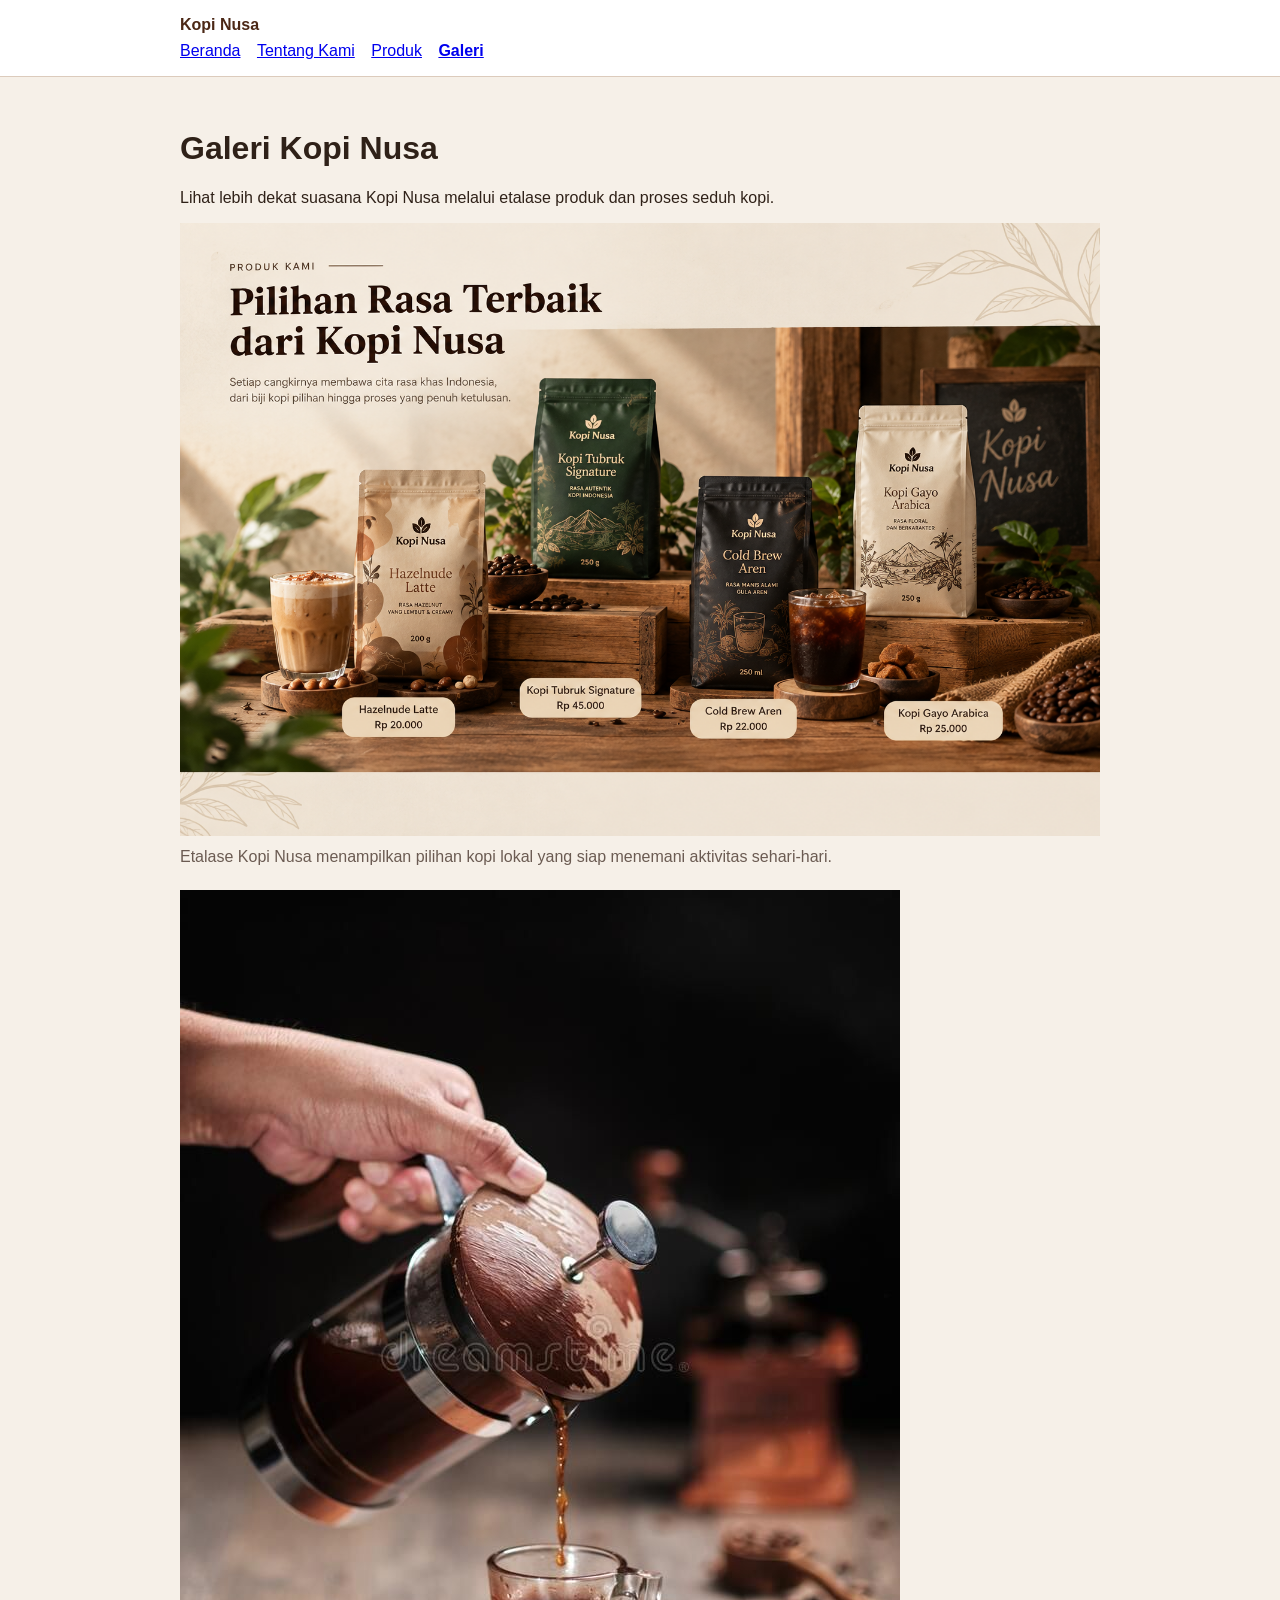
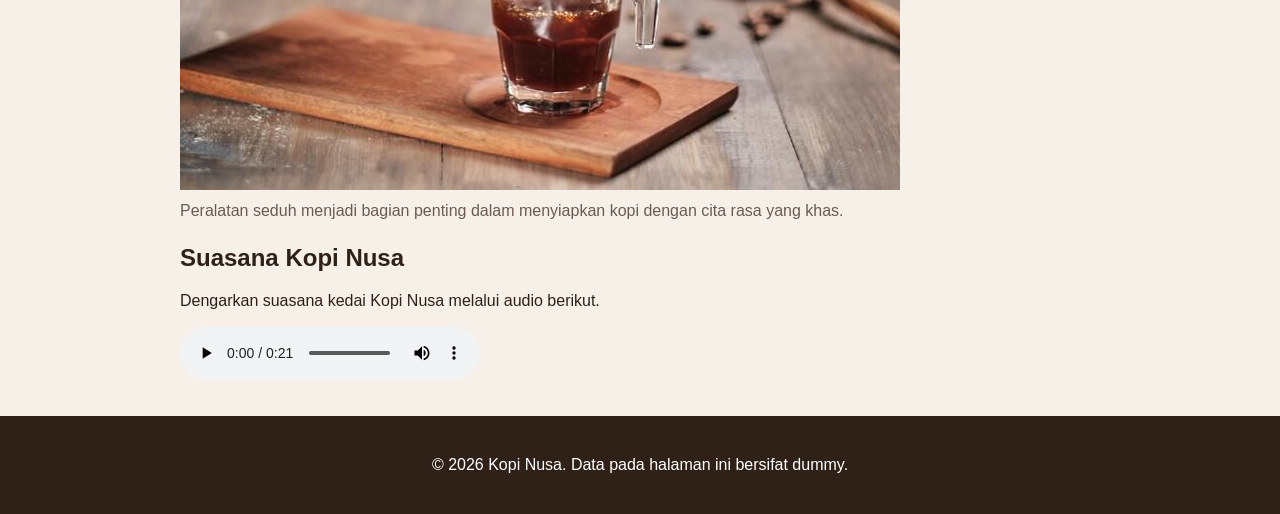
==== galeri.html @ 4fabf966 "feat: tambah galeri dan produk" ====
<!doctype html>
<html lang="id">
  <head>
    <meta charset="utf-8" />
    <meta name="viewport" content="width=device-width, initial-scale=1" />
    <title>Galeri Kopi Nusa - Website UMKM</title>
    <link rel="stylesheet" href="css/style.css" />
  </head>
  <body>
    <a class="skip-link" href="#konten">Lewati ke konten utama</a>
    <header class="site-header">
  <nav class="nav" aria-label="Navigasi utama">
    <a class="brand" href="index.html">Kopi Nusa</a>

    <ul>
      <li><a href="index.html">Beranda</a></li>
      <li><a href="tentang.html">Tentang Kami</a></li>
      <li><a href="produk.html">Produk</a></li>
      <li><a aria-current="page" href="galeri.html">Galeri</a></li>
    </ul>
  </nav>
</header>
    <main id="konten" class="page">
      <h1>Galeri Kopi Nusa</h1>
<section aria-labelledby="media-title">
  <p>Lihat lebih dekat suasana Kopi Nusa melalui etalase produk dan proses seduh kopi.</p>

  <div class="gallery-list">

    <figure class="media-card">
      <img
        src="assets/images/galeri.png"
        alt="Kopi Tubruk Signature"
      />
      <figcaption>
        Etalase Kopi Nusa menampilkan pilihan kopi lokal yang siap menemani aktivitas sehari-hari.
      </figcaption>
    </figure>
    <figure class="media-card">
  <img
    src="assets/images/proses-seduh.svg.jpg"
    alt="Peralatan seduh kopi yang digunakan untuk menyiapkan kopi"
    />
  <figcaption>
    Peralatan seduh menjadi bagian penting dalam menyiapkan kopi dengan cita rasa yang khas.
  </figcaption>
</figure>

  </div>
</section>

<section aria-labelledby="audio-title">
  <h2 id="audio-title">Suasana Kopi Nusa</h2>

  <p id="audio-note">
    Dengarkan suasana kedai Kopi Nusa melalui audio berikut.
  </p>

  <audio controls aria-describedby="audio-note">
    <source src="assets/images/audio suasana.mp3" type="audio/mpeg" />
    Browser Anda tidak mendukung pemutar audio.
  </audio>
</section>

</main>

<footer class="site-footer">
  <p>&copy; 2026 Kopi Nusa. Data pada halaman ini bersifat dummy.</p>
</footer>

</body>
</html>
---- css/style.css ----
body {
  margin: 0;
  color: #2f2118;
  background: #f6f0e8;
  font-family: Arial, sans-serif;
}

.page {
  max-width: 920px;
  min-height: calc(100vh - 180px);
  margin: 0 auto;
  padding: 32px 20px;
}

.hero {
  padding: 36px;
  color: white;
  background: #6f3b1f;
  border-radius: 24px;
}

.eyebrow {
  margin: 0 0 8px;
  letter-spacing: 0.14em;
  text-transform: uppercase;
}

.products {
  padding-left: 1.2rem;
}

button {
  padding: 12px 18px;
  color: #2f2118;
  font-weight: 700;
  cursor: pointer;
  background: #ffd166;
  border: 0;
  border-radius: 999px;
}

.skip-link { position: absolute; left: -9999px; padding: 8px 12px; color: white; background: #2f2118; }
.skip-link:focus { top: 8px; left: 8px; }
.site-header { padding: 16px 20px; background: white; border-bottom: 1px solid #dccbbc; }
.nav { max-width: 920px; margin: 0 auto; }
.brand { display: inline-block; margin-bottom: 8px; color: #4b2715; font-weight: 800; text-decoration: none; }
.nav ul { padding: 0; margin: 0; list-style: none; }
.nav li { display: inline-block; margin-right: 12px; }
.nav a[aria-current="page"] { font-weight: 800; }
a:focus-visible,
button:focus-visible { outline: 3px solid #2563eb; outline-offset: 3px; }
.site-footer { padding: 24px 20px; color: white; text-align: center; background: #2f2118; }

.product-list {
  margin-top: 20px;
}

.product-card {
  display: inline-block;
  width: 29%;
  margin-right: 2%;
  margin-bottom: 24px;
  padding: 16px;
  vertical-align: top;
  background: white;
  border-radius: 16px;
}

.product-card img {
  width: 100%;
  height: 180px;
  object-fit: cover;
  border-radius: 12px;
}

.product-card h3 {
  margin-bottom: 8px;
}

.price {
  font-weight: 700;
}

img { max-width: 100%; height: auto; }
figure { margin: 0 0 24px; }
figcaption { margin-top: 8px; color: #6b5b52; }
table { width: 100%; border-collapse: collapse; }
caption { margin-bottom: 8px; font-weight: 700; text-align: left; }
th,
td { padding: 10px; text-align: left; border: 1px solid #dccbbc; }
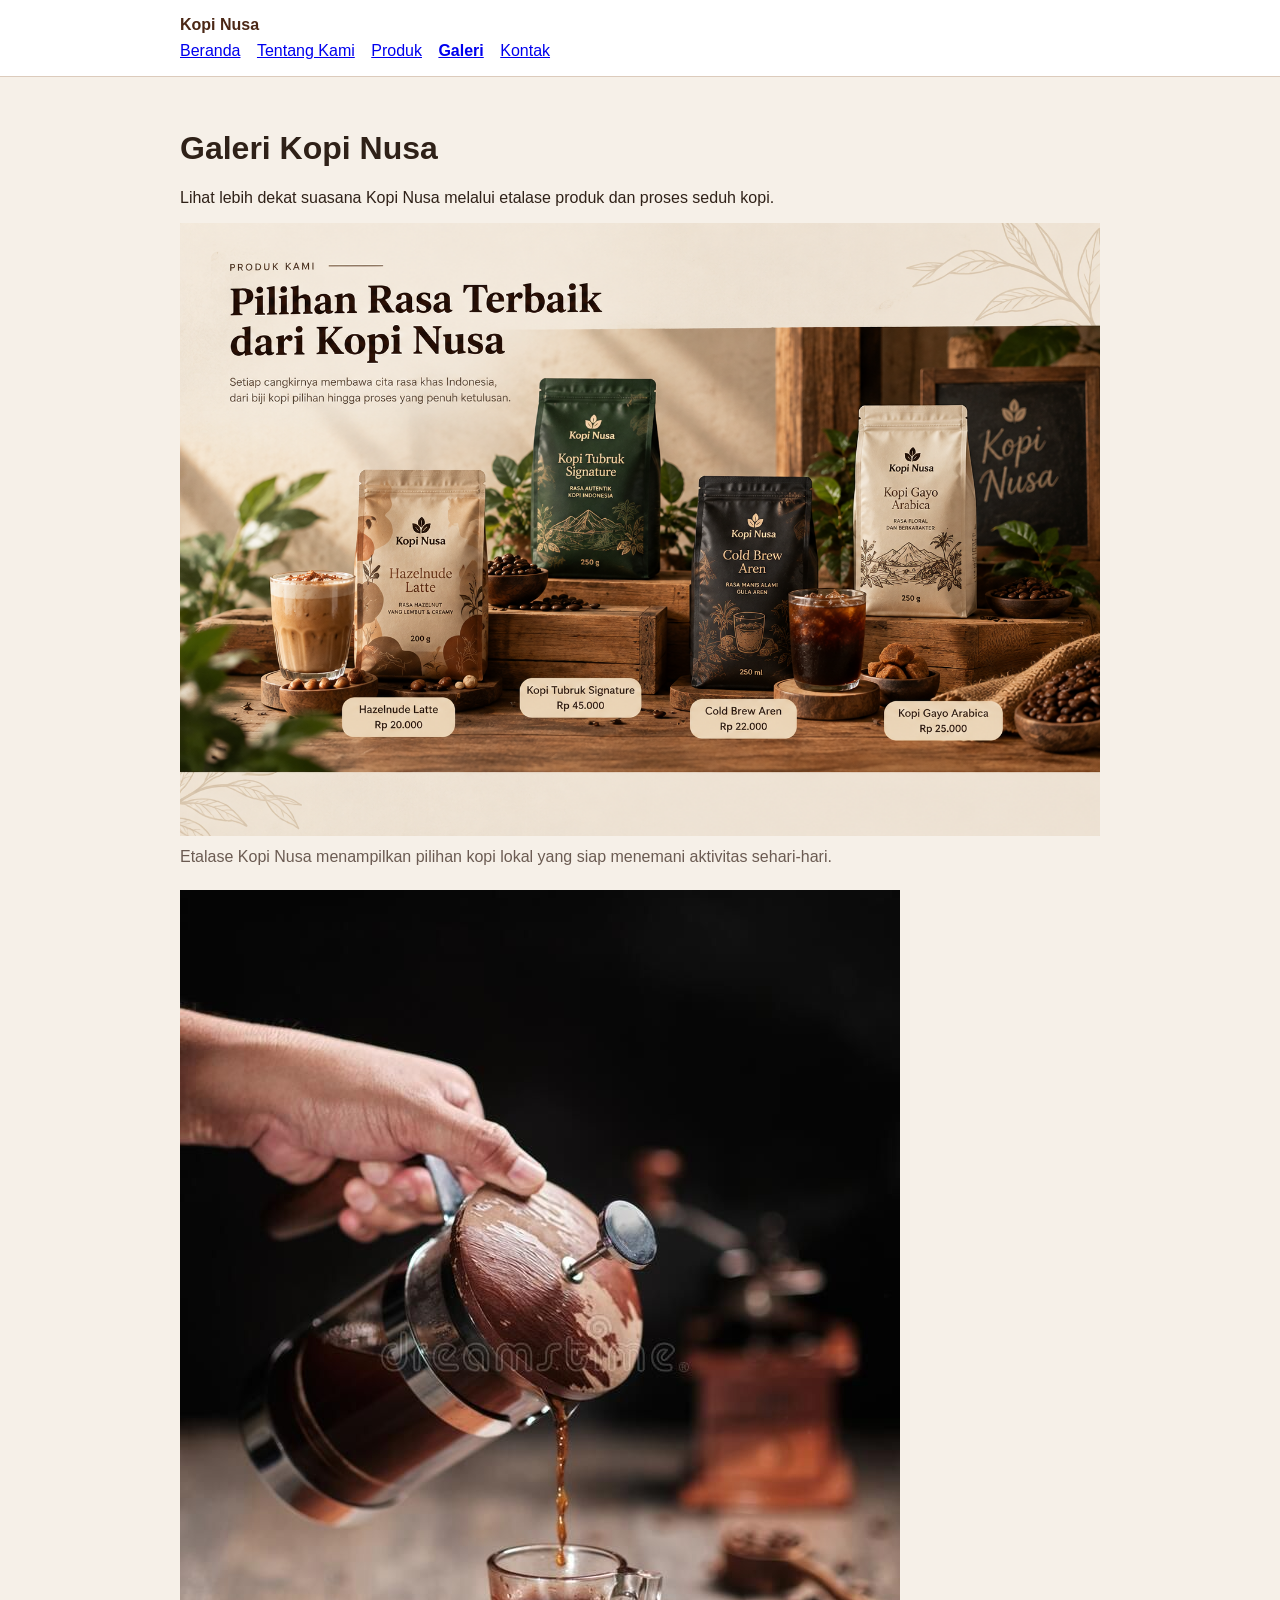
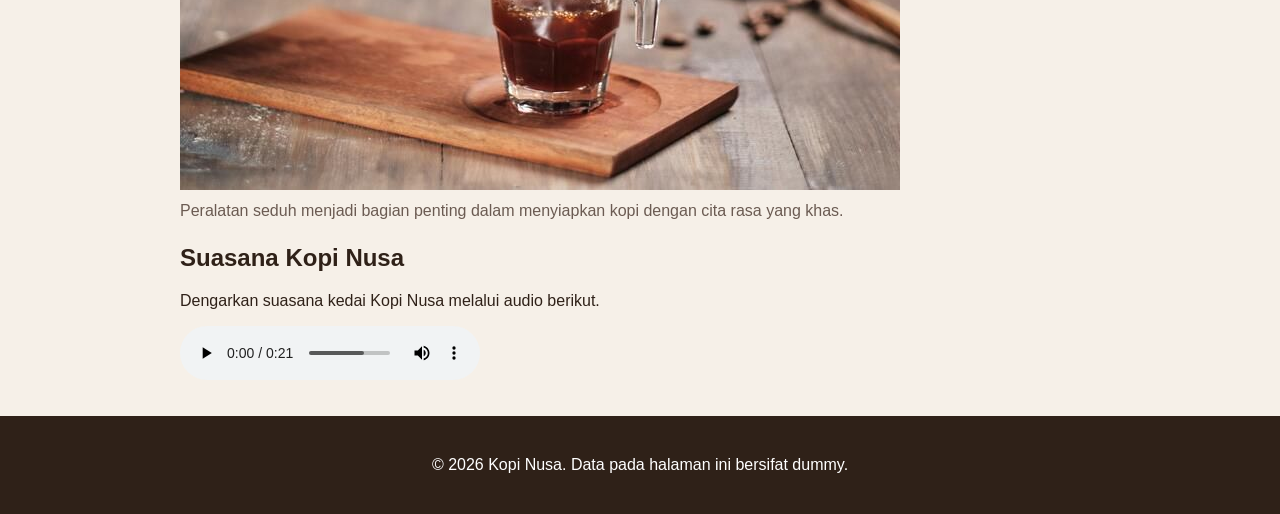
==== commit 95b804d3: "feat: tambah form kontak aksesibel dan preview" ====
--- a/galeri.html
+++ b/galeri.html
@@ -17,6 +17,7 @@
       <li><a href="tentang.html">Tentang Kami</a></li>
       <li><a href="produk.html">Produk</a></li>
       <li><a aria-current="page" href="galeri.html">Galeri</a></li>
+      <li><a href="kontak.html">Kontak</a></li>
     </ul>
   </nav>
 </header>
--- a/css/style.css
+++ b/css/style.css
@@ -87,4 +87,81 @@
 table { width: 100%; border-collapse: collapse; }
 caption { margin-bottom: 8px; font-weight: 700; text-align: left; }
 th,
-td { padding: 10px; text-align: left; border: 1px solid #dccbbc; }+td { padding: 10px; text-align: left; border: 1px solid #dccbbc; }
+/* FORM KONTAK */
+#form-kontak {
+  background: white;
+  padding: 20px;
+  border: 2px solid #ead8c4;
+  border-radius: 12px;
+  box-sizing: border-box;
+}
+
+.field {
+  margin-bottom: 12px;
+}
+
+.field label {
+  display: block;
+  margin-bottom: 6px;
+  font-weight: bold;
+}
+
+#form-kontak input[type="text"],
+#form-kontak input[type="email"],
+#form-kontak input[type="tel"],
+#form-kontak select,
+#form-kontak textarea {
+  width: 100%;
+  padding: 8px;
+  box-sizing: border-box;
+  border: 1px solid #777;
+  font-family: Arial, sans-serif;
+  font-size: 14px;
+}
+
+#form-kontak input:focus,
+#form-kontak select:focus,
+#form-kontak textarea:focus {
+  outline: 2px solid #8b451f;
+}
+
+fieldset {
+  margin: 0 0 16px;
+  padding: 8px 12px;
+  border: 2px solid #ead8c4;
+  border-radius: 10px;
+}
+
+legend {
+  padding: 0 4px;
+  font-weight: bold;
+}
+
+fieldset label {
+  display: block;
+  margin: 5px 0;
+}
+
+#form-kontak button[type="submit"] {
+  background: #7b3f1f;
+  color: white;
+  border: none;
+  border-radius: 20px;
+  padding: 8px 14px;
+  cursor: pointer;
+  font-weight: bold;
+}
+
+#form-kontak button[type="submit"]:hover {
+  background: #5f2f17;
+}
+
+#preview-form {
+  padding: 16px;
+  margin-top: 12px;
+  white-space: pre-wrap;
+  background: white;
+  border: 2px solid #ead8c4;
+  border-radius: 12px;
+}
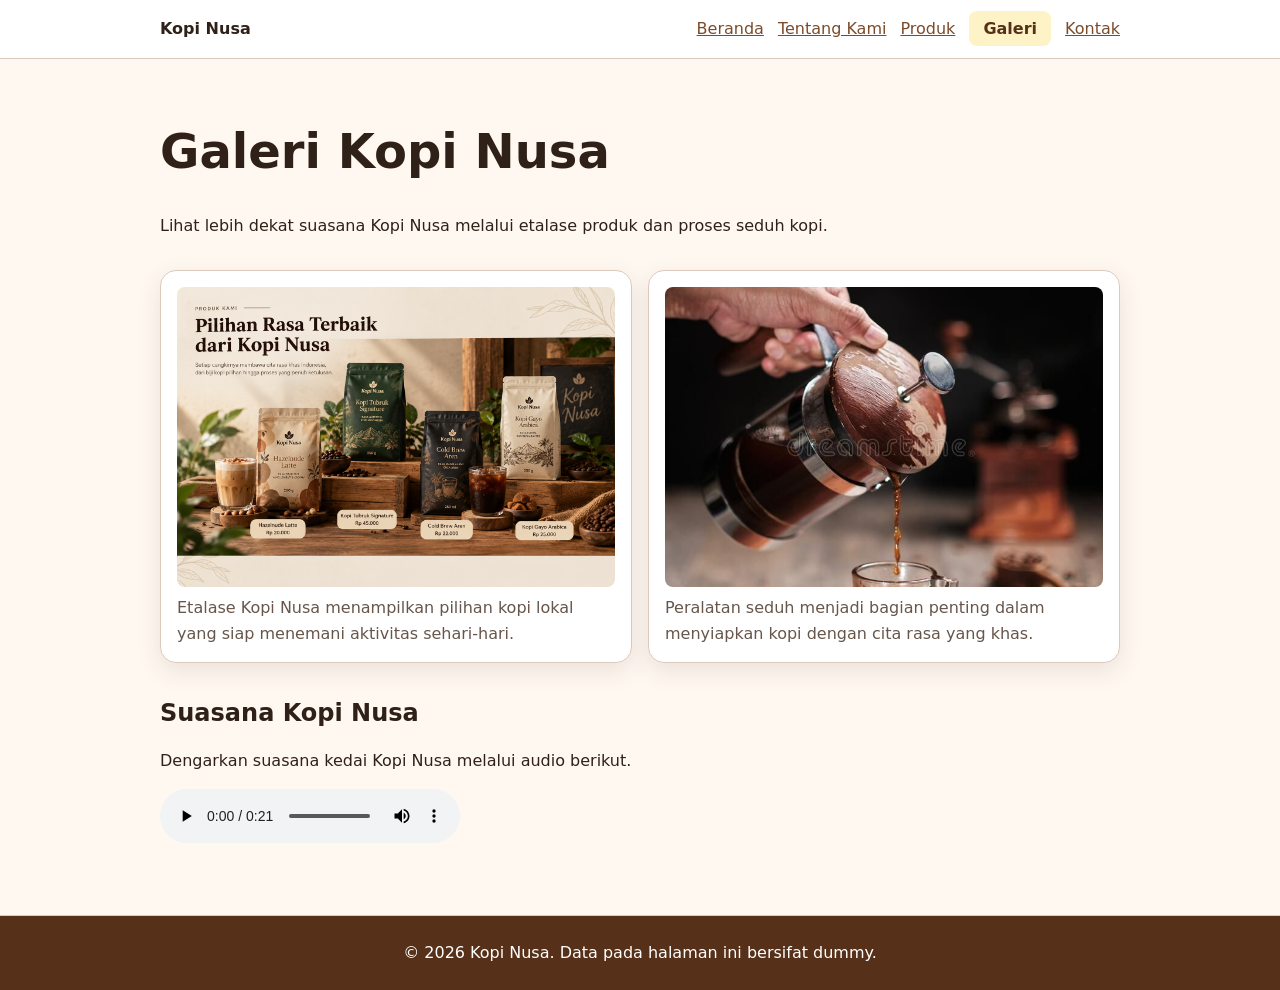
==== commit 835fe3b7: "P06: Implementasi Flexbox dan CSS Grid" ====
--- a/galeri.html
+++ b/galeri.html
@@ -26,7 +26,7 @@
 <section aria-labelledby="media-title">
   <p>Lihat lebih dekat suasana Kopi Nusa melalui etalase produk dan proses seduh kopi.</p>
 
-  <div class="gallery-list">
+  <div class="gallery-grid">
 
     <figure class="media-card">
       <img
--- a/css/style.css
+++ b/css/style.css
@@ -1,167 +1,413 @@
+:root {
+  --color-primary: #7b4b2a;
+  --color-primary-strong: #563019;
+  --color-text: #2f2118;
+  --color-muted: #66564b;
+  --color-surface: #ffffff;
+  --color-surface-soft: #fff8f1;
+  --color-border: #dccbbc;
+  --color-focus: #1d4ed8;
+
+  --space-1: 0.5rem;
+  --space-2: 0.875rem;
+  --space-3: 1rem;
+  --space-4: 1.5rem;
+  --space-5: 2rem;
+
+  --radius-sm: 0.5rem;
+  --radius-md: 1rem;
+
+  --shadow-card: 0 0.5rem 1.5rem rgb(47 33 24 / 0.1);
+}
+
+*,
+*::before,
+*::after {
+  box-sizing: border-box;
+}
+
+html {
+  color-scheme: light;
+}
+
 body {
   margin: 0;
-  color: #2f2118;
-  background: #f6f0e8;
-  font-family: Arial, sans-serif;
-}
-
+  color: var(--color-text);
+  background: var(--color-surface-soft);
+  font-family: system-ui, -apple-system, BlinkMacSystemFont, "Segoe UI", sans-serif;
+  font-size: 1rem;
+  line-height: 1.6;
+}
+
+/* GAMBAR DAN LINK */
+
+img {
+  max-width: 100%;
+  height: auto;
+}
+
+a {
+  color: var(--color-primary);
+}
+
+a:hover {
+  color: var(--color-primary-strong);
+}
+
+/* FOCUS */
+
+:focus-visible {
+  outline: 3px solid var(--color-focus);
+  outline-offset: 3px;
+}
+
+/* SKIP LINK */
+
+.skip-link {
+  position: absolute;
+  top: -5rem;
+  left: var(--space-3);
+  padding: var(--space-2) var(--space-3);
+  color: var(--color-surface);
+  background: var(--color-text);
+}
+
+.skip-link:focus {
+  top: var(--space-3);
+}
+
+/* HEADER DAN NAVIGASI */
+
+.site-header {
+  padding: var(--space-3) var(--space-4);
+  background: var(--color-surface);
+  border-bottom: 1px solid var(--color-border);
+}
+
+.nav,
 .page {
-  max-width: 920px;
+  width: min(100% - 2rem, 60rem);
+  margin-inline: auto;
+}
+
+.nav {
+  display: flex;
+  gap: var(--space-3);
+  align-items: center;
+  justify-content: space-between;
+}
+
+.nav ul {
+  display: flex;
+  gap: var(--space-2);
+  flex-wrap: wrap;
+  padding: 0;
+  margin: 0;
+  list-style: none;
+}
+
+.nav li {
+  margin: 0;
+}
+
+.brand {
+  display: inline-block;
+  margin-bottom: 0;
+  color: var(--color-text);
+  font-weight: 800;
+  text-decoration: none;
+}
+
+.nav a[aria-current="page"] {
+  padding: var(--space-1) var(--space-2);
+  color: var(--color-primary-strong);
+  font-weight: 700;
+  text-decoration: none;
+  background: #fef3c7;
+  border-radius: var(--radius-sm);
+}
+
+/* HALAMAN */
+
+.page {
   min-height: calc(100vh - 180px);
-  margin: 0 auto;
-  padding: 32px 20px;
-}
+  padding-block: var(--space-5);
+}
+
+/* HERO */
 
 .hero {
-  padding: 36px;
-  color: white;
-  background: #6f3b1f;
-  border-radius: 24px;
+  display: grid;
+  grid-template-columns: 1.2fr 0.8fr;
+  gap: var(--space-4);
+  align-items: center;
+  padding: var(--space-5);
+  color: var(--color-surface);
+  background: var(--color-primary);
+  border-radius: var(--radius-md);
+}
+
+.hero-image {
+  width: 100%;
+  border-radius: var(--radius-md);
+}
+
+/* TIPOGRAFI */
+
+h1,
+h2,
+h3 {
+  line-height: 1.2;
+  text-wrap: balance;
+}
+
+h1 {
+  font-size: clamp(2rem, 6vw, 3rem);
+}
+
+p,
+li {
+  max-width: 68ch;
 }
 
 .eyebrow {
-  margin: 0 0 8px;
-  letter-spacing: 0.14em;
+  margin: 0 0 var(--space-1);
+  color: var(--color-primary);
+  font-weight: 800;
+  letter-spacing: 0.08em;
   text-transform: uppercase;
 }
+
+.hero .eyebrow {
+  color: #fef3c7;
+}
+
+.price {
+  color: var(--color-primary-strong);
+  font-weight: 800;
+}
+
+/* BUTTON */
+
+.button,
+button {
+  display: inline-block;
+  padding: var(--space-2) var(--space-3);
+  color: var(--color-surface);
+  font: inherit;
+  font-weight: 700;
+  text-decoration: none;
+  cursor: pointer;
+  background: var(--color-primary);
+  border: 0;
+  border-radius: var(--radius-sm);
+}
+
+.button:hover,
+button:hover {
+  color: var(--color-surface);
+  background: var(--color-primary-strong);
+}
+
+.hero button {
+  color: var(--color-text);
+  background: #fef3c7;
+}
+
+.hero button:hover {
+  color: var(--color-text);
+  background: #fde68a;
+}
+
+/* PRODUK */
 
 .products {
   padding-left: 1.2rem;
 }
 
-button {
-  padding: 12px 18px;
-  color: #2f2118;
+.product-list {
+  margin-top: var(--space-4);
+}
+
+.product-grid {
+  display: grid;
+  grid-template-columns: repeat(3, minmax(0, 1fr));
+  gap: var(--space-3);
+}
+
+.product-card {
+  display: flex;
+  flex-direction: column;
+  margin-bottom: var(--space-4);
+  padding: var(--space-3);
+  background: var(--color-surface);
+  border: 1px solid var(--color-border);
+  border-radius: var(--radius-md);
+  box-shadow: var(--shadow-card);
+}
+
+.product-badge {
+  align-self: flex-start;
+  padding: 0.25rem var(--space-2);
+  color: var(--color-primary-strong);
+  font-size: 0.875rem;
+  font-weight: 800;
+  background: #fef3c7;
+  border-radius: 999px;
+}
+
+.card-actions {
+  display: flex;
+  gap: var(--space-2);
+  align-items: center;
+  flex-wrap: wrap;
+  margin-top: auto;
+}
+
+.product-card img {
+  width: 100%;
+  height: auto;
+  display: block;
+  border-radius: var(--radius-sm);
+}
+
+.product-card h3 {
+  margin-bottom: var(--space-1);
+}
+
+/* MEDIA / GALERI */
+
+.gallery-grid {
+  display: grid;
+  grid-template-columns: repeat(2, minmax(0, 1fr));
+  gap: var(--space-3);
+}
+
+.gallery-grid .media-card img {
+  width: 100%;
+  height: 300px;
+  object-fit: cover;
+  display: block;
+  border-radius: var(--radius-sm);
+}
+
+.media-card {
+  margin-block: var(--space-3);
+  padding: var(--space-3);
+  background: var(--color-surface);
+  border: 1px solid var(--color-border);
+  border-radius: var(--radius-md);
+  box-shadow: var(--shadow-card);
+}
+
+figure {
+  margin: 0 0 var(--space-4);
+}
+
+figcaption {
+  margin-top: var(--space-1);
+  color: var(--color-muted);
+}
+
+audio {
+  max-width: 100%;
+}
+
+/* TABEL */
+
+table {
+  width: 100%;
+  margin-block: var(--space-3);
+  background: var(--color-surface);
+  border-collapse: collapse;
+}
+
+caption {
+  margin-bottom: var(--space-2);
+  color: var(--color-muted);
   font-weight: 700;
-  cursor: pointer;
-  background: #ffd166;
-  border: 0;
-  border-radius: 999px;
-}
-
-.skip-link { position: absolute; left: -9999px; padding: 8px 12px; color: white; background: #2f2118; }
-.skip-link:focus { top: 8px; left: 8px; }
-.site-header { padding: 16px 20px; background: white; border-bottom: 1px solid #dccbbc; }
-.nav { max-width: 920px; margin: 0 auto; }
-.brand { display: inline-block; margin-bottom: 8px; color: #4b2715; font-weight: 800; text-decoration: none; }
-.nav ul { padding: 0; margin: 0; list-style: none; }
-.nav li { display: inline-block; margin-right: 12px; }
-.nav a[aria-current="page"] { font-weight: 800; }
-a:focus-visible,
-button:focus-visible { outline: 3px solid #2563eb; outline-offset: 3px; }
-.site-footer { padding: 24px 20px; color: white; text-align: center; background: #2f2118; }
-
-.product-list {
-  margin-top: 20px;
-}
-
-.product-card {
-  display: inline-block;
-  width: 29%;
-  margin-right: 2%;
-  margin-bottom: 24px;
-  padding: 16px;
-  vertical-align: top;
-  background: white;
-  border-radius: 16px;
-}
-
-.product-card img {
-  width: 100%;
-  height: 180px;
-  object-fit: cover;
-  border-radius: 12px;
-}
-
-.product-card h3 {
-  margin-bottom: 8px;
-}
-
-.price {
+  text-align: left;
+}
+
+th,
+td {
+  padding: var(--space-2);
+  text-align: left;
+  border: 1px solid var(--color-border);
+}
+
+th {
+  background: var(--color-surface-soft);
+}
+
+/* FORM KONTAK */
+
+form {
+  margin-block: var(--space-3);
+  padding: var(--space-3);
+  background: var(--color-surface);
+  border: 1px solid var(--color-border);
+  border-radius: var(--radius-md);
+  box-shadow: var(--shadow-card);
+}
+
+.field {
+  margin-bottom: var(--space-3);
+}
+
+.field label,
+legend {
+  display: block;
+  margin-bottom: var(--space-1);
   font-weight: 700;
 }
 
-img { max-width: 100%; height: auto; }
-figure { margin: 0 0 24px; }
-figcaption { margin-top: 8px; color: #6b5b52; }
-table { width: 100%; border-collapse: collapse; }
-caption { margin-bottom: 8px; font-weight: 700; text-align: left; }
-th,
-td { padding: 10px; text-align: left; border: 1px solid #dccbbc; }
-/* FORM KONTAK */
-#form-kontak {
-  background: white;
-  padding: 20px;
-  border: 2px solid #ead8c4;
-  border-radius: 12px;
-  box-sizing: border-box;
-}
-
-.field {
-  margin-bottom: 12px;
-}
-
-.field label {
-  display: block;
-  margin-bottom: 6px;
-  font-weight: bold;
-}
-
-#form-kontak input[type="text"],
-#form-kontak input[type="email"],
-#form-kontak input[type="tel"],
-#form-kontak select,
-#form-kontak textarea {
-  width: 100%;
-  padding: 8px;
-  box-sizing: border-box;
-  border: 1px solid #777;
-  font-family: Arial, sans-serif;
-  font-size: 14px;
-}
-
-#form-kontak input:focus,
-#form-kontak select:focus,
-#form-kontak textarea:focus {
-  outline: 2px solid #8b451f;
+.field input,
+.field select,
+.field textarea {
+  width: 100%;
+  padding: var(--space-2);
+  color: inherit;
+  font: inherit;
+  background: var(--color-surface);
+  border: 1px solid var(--color-border);
+  border-radius: var(--radius-sm);
+}
+
+input[type="radio"],
+input[type="checkbox"] {
+  width: auto;
 }
 
 fieldset {
-  margin: 0 0 16px;
-  padding: 8px 12px;
-  border: 2px solid #ead8c4;
-  border-radius: 10px;
-}
-
-legend {
-  padding: 0 4px;
-  font-weight: bold;
-}
-
-fieldset label {
-  display: block;
-  margin: 5px 0;
-}
-
-#form-kontak button[type="submit"] {
-  background: #7b3f1f;
-  color: white;
-  border: none;
-  border-radius: 20px;
-  padding: 8px 14px;
-  cursor: pointer;
-  font-weight: bold;
-}
-
-#form-kontak button[type="submit"]:hover {
-  background: #5f2f17;
+  margin: 0 0 var(--space-3);
+  padding: var(--space-3);
+  border: 1px solid var(--color-border);
+  border-radius: var(--radius-sm);
 }
 
 #preview-form {
-  padding: 16px;
-  margin-top: 12px;
+  padding: var(--space-3);
+  margin-top: var(--space-3);
   white-space: pre-wrap;
-  background: white;
-  border: 2px solid #ead8c4;
-  border-radius: 12px;
+  background: var(--color-surface);
+  border: 1px solid var(--color-border);
+  border-radius: var(--radius-sm);
+}
+
+/* FOOTER */
+
+.site-footer {
+  width: 100%;
+  margin-top: var(--space-5);
+  padding: var(--space-4);
+  color: var(--color-surface);
+  text-align: center;
+  background: var(--color-primary-strong);
+  border-top: 1px solid var(--color-border);
+}
+
+.site-footer p {
+  max-width: none;
+  margin: 0 auto;
 }
